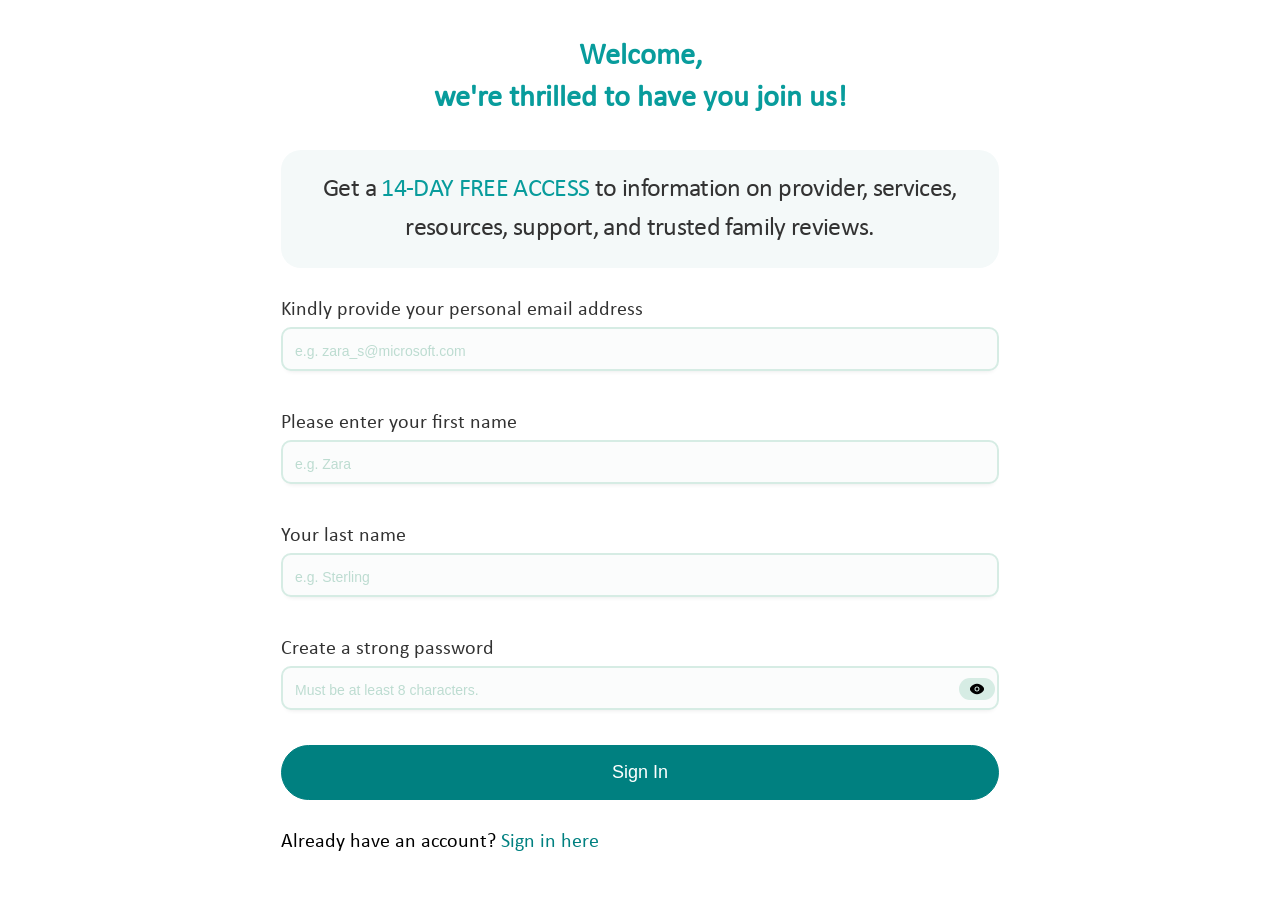
==== index.html @ a0822e84 "initial form design done need to add terms and condition section and captcha" ====
<!DOCTYPE html>
<html lang="en">
  <head>
    <meta charset="UTF-8" />
    <meta name="viewport" content="width=device-width, initial-scale=1.0" />
    <link rel="stylesheet" href="./css/styles.css" />
    <title>SignIn</title>
  </head>
  <body>
    <main class="container">
      <section class="form-section">
        <div class="heading-section">
          <h2>Welcome,</h2>
          <h2>we're thrilled to have you join us!</h2>
        </div>
        <div class="heading-message-container">
          Get a <span class="marked">14-DAY FREE ACCESS</span> to information on
          provider, services, resources, support, and trusted family reviews.
        </div>
        <form id="signinForm">
          <div class="form-group">
            <label class="form-label" for="email">
              Kindly provide your personal email address
            </label>
            <input
              required
              id="email"
              type="email"
              placeholder="e.g. zara_s@microsoft.com"
              class="form-control"
            />
          </div>
          <div class="form-group">
            <label class="form-label" for="email">
              Please enter your first name
            </label>
            <input
              required
              id="firstName"
              type="text"
              placeholder="e.g. Zara"
              class="form-control"
            />
          </div>
          <div class="form-group">
            <label class="form-label" for="email"> Your last name </label>
            <input
              required
              id="lastName"
              type="text"
              placeholder="e.g. Sterling"
              class="form-control"
            />
          </div>
          <div class="form-group">
            <label class="form-label" for="password">
              Create a strong password
            </label>
            <div class="input-wrapper">
              <input
                required
                id="password"
                type="password"
                class="form-control"
                placeholder="Must be at least 8 characters."
              />
              <div class="password-visibility-label">
                <div class="visibily-badge show-password">
                  <img
                    class="eye-icon"
                    src="./aseets/icons/eye.svg"
                    alt="eye icon"
                  />
                </div>
                <div class="visibily-badge hide-password">
                  <img
                    class="eye-slash-icon"
                    src="./aseets/icons/eye-slash.svg"
                    alt="eye icon"
                  />
                </div>
              </div>
            </div>
          </div>
          <button type="submit" class="sign-in-button">Sign In</button>
        </form>
        <div class="sign-in-text-container">
          Already have an account?
          <a class="sign-in-text" href="/sign-in" class="ms-link-3">
            Sign in here
          </a>
        </div>
      </section>
    </main>
    <script src="./js/script.js"></script>
  </body>
</html>
---- css/styles.css ----
*,
*::before,
*::after {
  box-sizing: border-box;
}

/* Font Face */
@font-face {
  font-family: "Calibri";
  src: url("../aseets/fonts/calibri/calibri.woff") format("woff");
  font-weight: normal;
  font-style: normal;
}

/* Variables */
:root {
  --color-black: #333;
  --color-white-smoke: #f4f9f9;
  --color-border: rgb(214, 236, 228);
  --color-field-bg: #fbfcfc;
  --color-field-placeholder: rgb(189, 220, 209);
  --color-primary-dark: teal;
  --color-primary-light: rgb(214, 236, 228);
  --color-primary: rgb(8, 156, 156);
}

/* Base Styles */
html {
  font-size: 17px;
}

@media (min-width: 400px) {
  html {
    font-size: 18px;
  }
}

body {
  margin: 0;
  font-family: "Calibri", sans-serif;
}

/* Container */
.container {
  align-items: center;
  display: flex;
  justify-content: center;
  min-height: 100vh;
  min-height: 100%;
}

/* Form Section */
.form-section {
  max-width: 790px;
  padding: 30px;
}

@media (min-width: 400px) {
  .form-section {
    padding: 36px;
  }
}

/* Heading Section */
.heading-section {
  color: var(--color-primary);
  margin-bottom: 30px;
  text-align: center;
}

.heading-section h2 {
  font-size: 24px;
  font-weight: 700;
  line-height: 31px;
  margin: 0;
}

@media (min-width: 400px) {
  .heading-section h2 {
    font-size: 30px;
    line-height: 42px;
  }
}

.heading-message-container {
  font-size: 20px;
  line-height: 1.5;
  color: var(--color-black);
  background-color: var(--color-white-smoke);
  text-align: center;
  letter-spacing: -0.025em;
  border-radius: 20px;
  width: auto;
  margin: 0 0 20px;
  padding: 20px;
}

.heading-message-container .marked {
  color: var(--color-primary);
}

@media (min-width: 400px) {
  .heading-message-container {
    font-size: 26px;
  }
}

/* Form Group */
.form-group {
  margin-bottom: 10px;
}

.form-label {
  color: var(--color-black);
  display: inline-block;
  font-size: 16px;
  margin-bottom: 5px;
  padding-top: 10px;
}

@media (min-width: 350px) and (max-width: 399px) {
  .form-label {
    font-size: 18px;
  }
}

@media (min-width: 400px) {
  .form-label {
    font-size: 20px;
  }
}

/* Input Wrapper */
.input-wrapper {
  position: relative;
  display: flex;
  align-items: center;
}

/* Form Control */
input.form-control {
  background-color: var(--color-field-bg);
  border-radius: 10px;
  border: 2px solid var(--color-border);
  box-shadow: 0 5px 5px -5px #0000001a;
  color: var(--color-primary);
  cursor: pointer;
  font-size: 16px;
  margin-bottom: 20px;
  min-height: 44px;
  outline: none;
  padding: 8px 12px;

  transition: box-shadow 0.2s, color 0.2s, border-color 0.2s;
  width: 100%;

  @media (min-width: 400px) {
    font-size: 20px;
  }
}

input.form-control#password {
  padding-right: 50px; /* Space for the visibility toggle */
}

input.form-control::placeholder {
  color: var(--color-field-placeholder);
  font-size: 14px;

  @media (min-width: 400px) {
    font-size: 20px;
  }
}

input.form-control:hover,
input.form-control:focus {
  border-color: var(--color-primary);
  border-width: 2px;
  box-shadow: 0 10px 10px -5px #0000001a;
}

/* Password Label */
.password-label {
  display: flex;
  flex-direction: column;
}

@media (min-width: 400px) {
  .password-label {
    flex-direction: row;
    justify-content: space-between;
  }
}

/* Password Visibility Label */
.password-visibility-label {
  position: absolute;
  right: 10px;
  top: 50%;
  transform: translateY(-50%);
  display: flex;
  align-items: center;
  cursor: pointer;
}

.visibily-badge {
  display: none;
  background: var(--color-primary-light);
  border-radius: 12px;
  font-size: 14px;
  padding: 3px 10px;
  text-transform: capitalize;
  position: absolute;
  left: -30px;
  top: -20px;
}

input[type="password"] ~ .password-visibility-label .show-password {
  display: flex;
}

input[type="text"] ~ .password-visibility-label .hide-password {
  display: flex;
}

.visibily-badge img {
  width: 16px;
  object-fit: contain;
}

/* Sign In Button */
.sign-in-button {
  background-color: var(--color-primary-dark);
  border-radius: 30px;
  border: 1.6px solid var(--color-primary-dark);
  color: #fff;
  cursor: pointer;
  display: block;
  font-size: 18px;
  margin-top: 15px;
  padding: 16px;
  transition: 0.4s ease;
  width: 100%;
}

.sign-in-button:hover,
.sign-in-button:active {
  background: #fff;
  color: var(--color-primary-dark);
}

/* Sign In Text Container */
.sign-in-text-container {
  margin-top: 30px;
  font-size: 16px;
}

/* Sign In Text */
.sign-in-text {
  color: var(--color-primary-dark);
  text-decoration: none;
  transition: 0.3s ease;
}

.sign-in-text:hover,
.sign-in-text:visited:hover {
  opacity: 0.8;
  text-decoration: underline;
  text-underline-position: under;
}

@media (min-width: 400px) {
  .sign-in-text-container {
    font-size: 20px;
  }
}
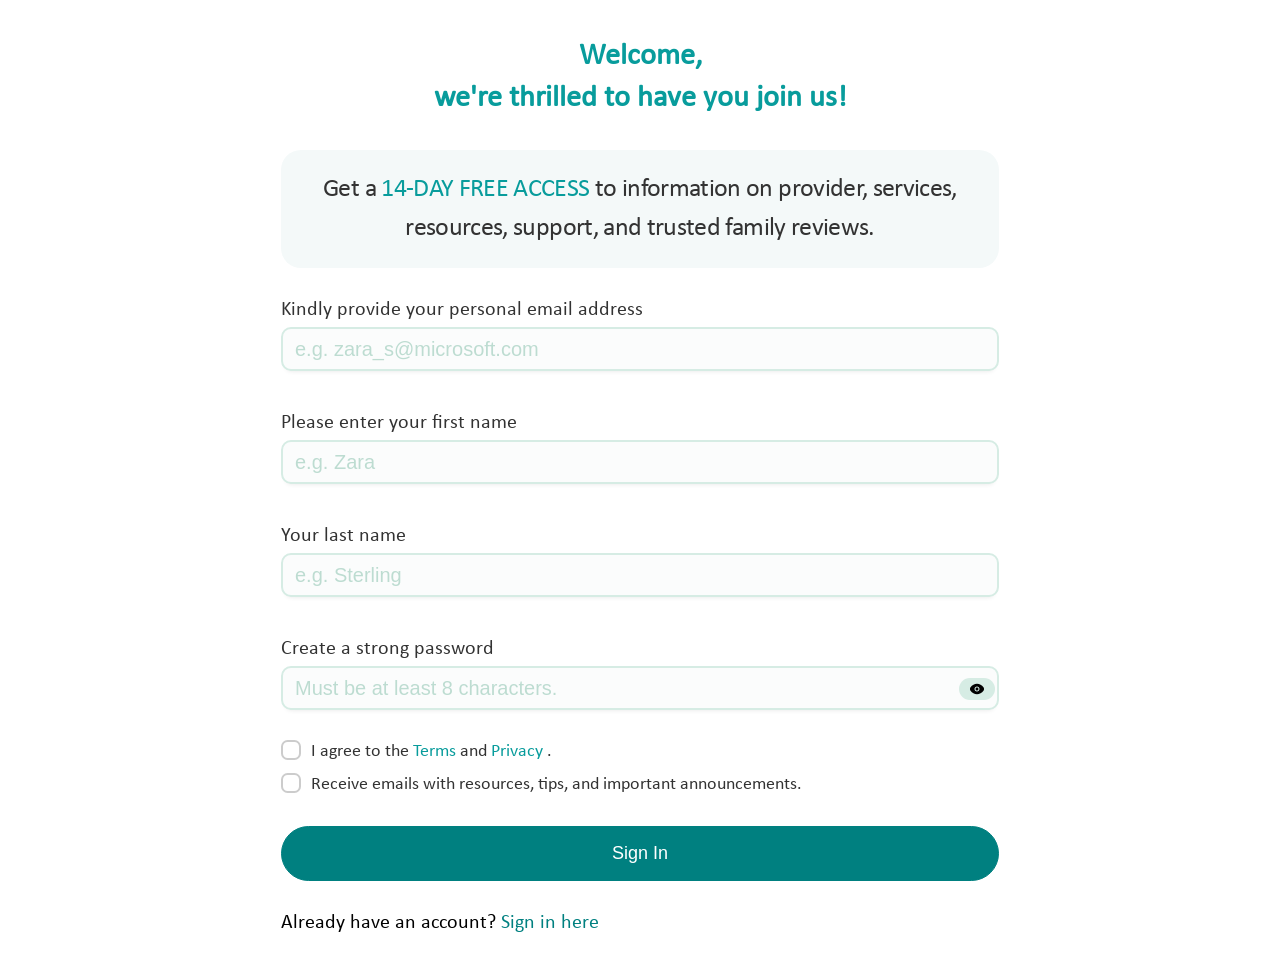
==== commit 2b819235: "design and validation added . initially done." ====
--- a/index.html
+++ b/index.html
@@ -82,6 +82,32 @@
               </div>
             </div>
           </div>
+          <div class="terms-and-condition-section">
+            <div class="terms-section">
+              <input name="terms" type="checkbox" hidden />
+              <div id="termsCheckBox" class="checkbox"></div>
+              <label for="termsCheckBox">
+                I agree to the
+                <a href="/legal/terms-of-service">Terms</a>
+                and
+                <a href="/legal/privacy-policy"> Privacy </a> .
+              </label>
+            </div>
+            <div class="terms-section">
+              <input name="allowEmails" type="checkbox" hidden />
+              <div id="allowEmails" class="checkbox"></div>
+              <label for="allowEmails">
+                Receive emails with resources, tips, and important
+                announcements.
+              </label>
+            </div>
+          </div>
+          <div class="recaptcha-container">
+            <div
+              class="h-captcha"
+              data-sitekey="7c64361a-b9d6-4984-b5e6-71acc5c6adcc"
+            ></div>
+          </div>
           <button type="submit" class="sign-in-button">Sign In</button>
         </form>
         <div class="sign-in-text-container">
@@ -92,6 +118,7 @@
         </div>
       </section>
     </main>
+    <script src="https://js.hcaptcha.com/1/api.js" async defer></script>
     <script src="./js/script.js"></script>
   </body>
 </html>
--- a/css/styles.css
+++ b/css/styles.css
@@ -1,3 +1,4 @@
+/* General Reset */
 *,
 *::before,
 *::after {
@@ -22,6 +23,7 @@
   --color-primary-dark: teal;
   --color-primary-light: rgb(214, 236, 228);
   --color-primary: rgb(8, 156, 156);
+  --color-checkbox-border: #ccc;
 }
 
 /* Base Styles */
@@ -52,7 +54,7 @@
 /* Form Section */
 .form-section {
   max-width: 790px;
-  padding: 30px;
+  padding: 36px 27px;
 }
 
 @media (min-width: 400px) {
@@ -69,9 +71,9 @@
 }
 
 .heading-section h2 {
-  font-size: 24px;
+  font-size: 27px;
   font-weight: 700;
-  line-height: 31px;
+  line-height: 35px;
   margin: 0;
 }
 
@@ -150,11 +152,12 @@
   min-height: 44px;
   outline: none;
   padding: 8px 12px;
-
   transition: box-shadow 0.2s, color 0.2s, border-color 0.2s;
   width: 100%;
-
-  @media (min-width: 400px) {
+}
+
+@media (min-width: 400px) {
+  input.form-control {
     font-size: 20px;
   }
 }
@@ -166,8 +169,10 @@
 input.form-control::placeholder {
   color: var(--color-field-placeholder);
   font-size: 14px;
-
-  @media (min-width: 400px) {
+}
+
+@media (min-width: 400px) {
+  input.form-control::placeholder {
     font-size: 20px;
   }
 }
@@ -228,6 +233,106 @@
   object-fit: contain;
 }
 
+/* Terms and Condition Section */
+.terms-and-condition-section {
+  display: flex;
+  flex-direction: column;
+  gap: 10px;
+  margin-bottom: 30px;
+}
+
+.terms-section {
+  display: flex;
+}
+
+.checkbox {
+  width: 20px;
+  height: 20px;
+  border: 2px solid var(--color-checkbox-border);
+  border-radius: 33%;
+  margin-right: 10px;
+  cursor: pointer;
+  transition: background-color 0.3s ease, border-color 0.3s ease;
+}
+
+.checkbox:hover {
+  background-color: rgb(244, 244, 244);
+  border-color: var(--color-primary);
+}
+
+.checkbox#allowEmails {
+  width: 38px;
+  height: 20px;
+}
+
+@media (min-width: 360px) {
+  .checkbox#allowEmails {
+    width: 32px !important ;
+  }
+}
+
+@media (min-width: 418px) {
+  .checkbox#allowEmails {
+    width: 29px !important ;
+  }
+}
+
+@media (min-width: 490px) {
+  .checkbox#allowEmails {
+    width: 23px !important ;
+  }
+}
+
+@media (min-width: 576px) {
+  .checkbox#allowEmails {
+    width: 20px !important;
+  }
+}
+
+input[type="checkbox"]:checked + .checkbox {
+  background-color: var(--color-primary);
+  border-color: var(--color-primary);
+}
+
+input[type="checkbox"] {
+  display: none;
+}
+
+label {
+  cursor: pointer;
+  color: var(--color-black);
+}
+
+label a {
+  color: var(--color-primary);
+  text-decoration: none;
+}
+
+label a:hover {
+  text-decoration: underline;
+}
+
+/* recaptcha */
+.recaptcha-container {
+  max-width: 200px; /* Set the max width */
+  transform: scale(0.77); /* Scale the reCAPTCHA widget */
+  transform-origin: 0 0; /* Adjust the origin to ensure scaling from top-left */
+}
+
+@media (max-width: 399px) {
+  .recaptcha-container {
+    max-width: 200px; /* Reduce max width for smaller screens */
+    transform: scale(0.9); /* Adjust the scaling accordingly */
+  }
+}
+
+@media (min-width: 400px) {
+  .recaptcha-container {
+    max-width: auto; /* Set the max width */
+    transform: scale(1); /* Ensure consistent scaling on larger screens */
+  }
+}
+
 /* Sign In Button */
 .sign-in-button {
   background-color: var(--color-primary-dark);
@@ -237,7 +342,7 @@
   cursor: pointer;
   display: block;
   font-size: 18px;
-  margin-top: 15px;
+  margin-top: 25px;
   padding: 16px;
   transition: 0.4s ease;
   width: 100%;
@@ -255,7 +360,6 @@
   font-size: 16px;
 }
 
-/* Sign In Text */
 .sign-in-text {
   color: var(--color-primary-dark);
   text-decoration: none;
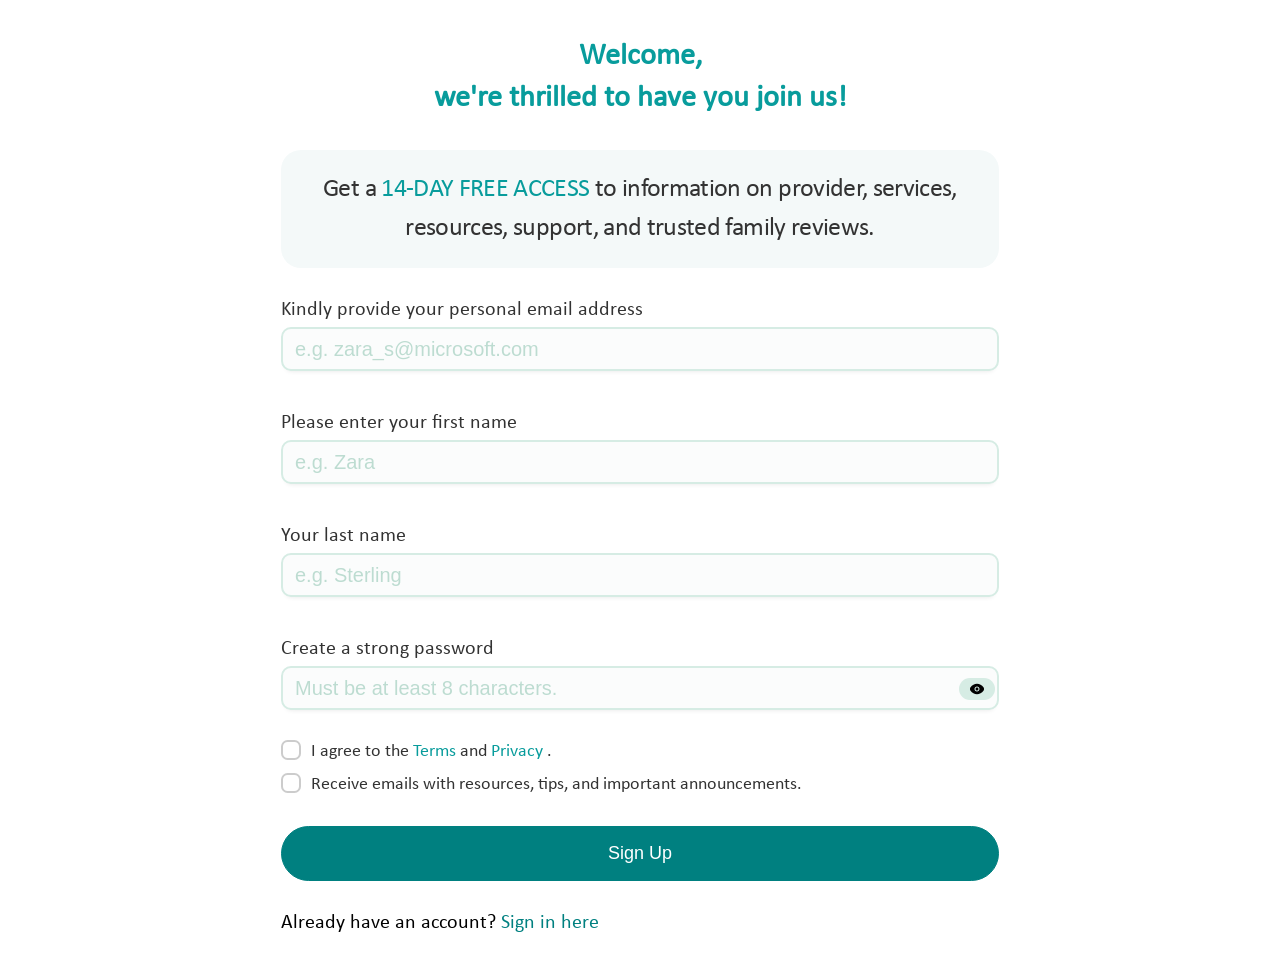
==== commit 00731864: "Update the signup button text" ====
--- a/index.html
+++ b/index.html
@@ -4,7 +4,7 @@
     <meta charset="UTF-8" />
     <meta name="viewport" content="width=device-width, initial-scale=1.0" />
     <link rel="stylesheet" href="./css/styles.css" />
-    <title>SignIn</title>
+    <title>SignUp</title>
   </head>
   <body>
     <main class="container">
@@ -108,7 +108,7 @@
               data-sitekey="7c64361a-b9d6-4984-b5e6-71acc5c6adcc"
             ></div>
           </div>
-          <button type="submit" class="sign-in-button">Sign In</button>
+          <button type="submit" class="sign-in-button">Sign Up</button>
         </form>
         <div class="sign-in-text-container">
           Already have an account?
@@ -118,7 +118,7 @@
         </div>
       </section>
     </main>
-    <script src="https://js.hcaptcha.com/1/api.js" async defer></script>
+    <script src="https://js.hcaptcha.com/1/api.js"></script>
     <script src="./js/script.js"></script>
   </body>
 </html>
